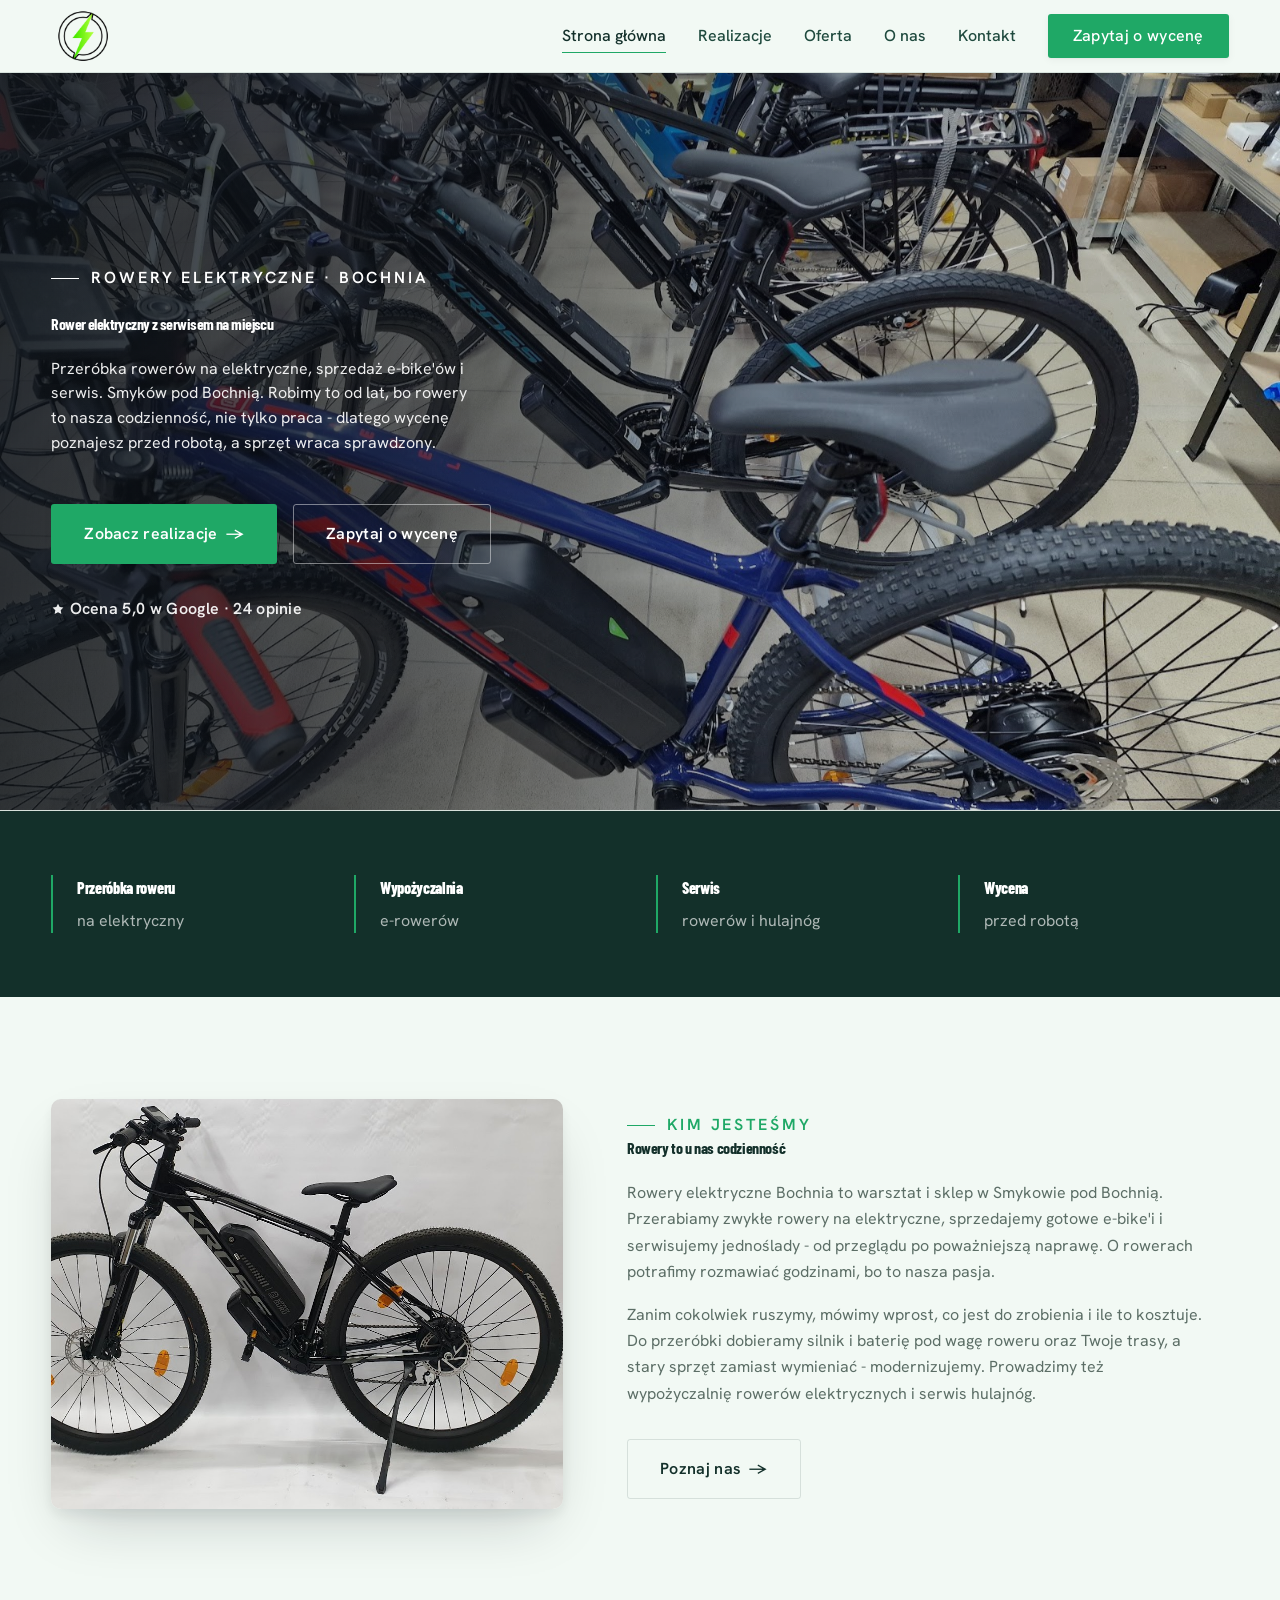
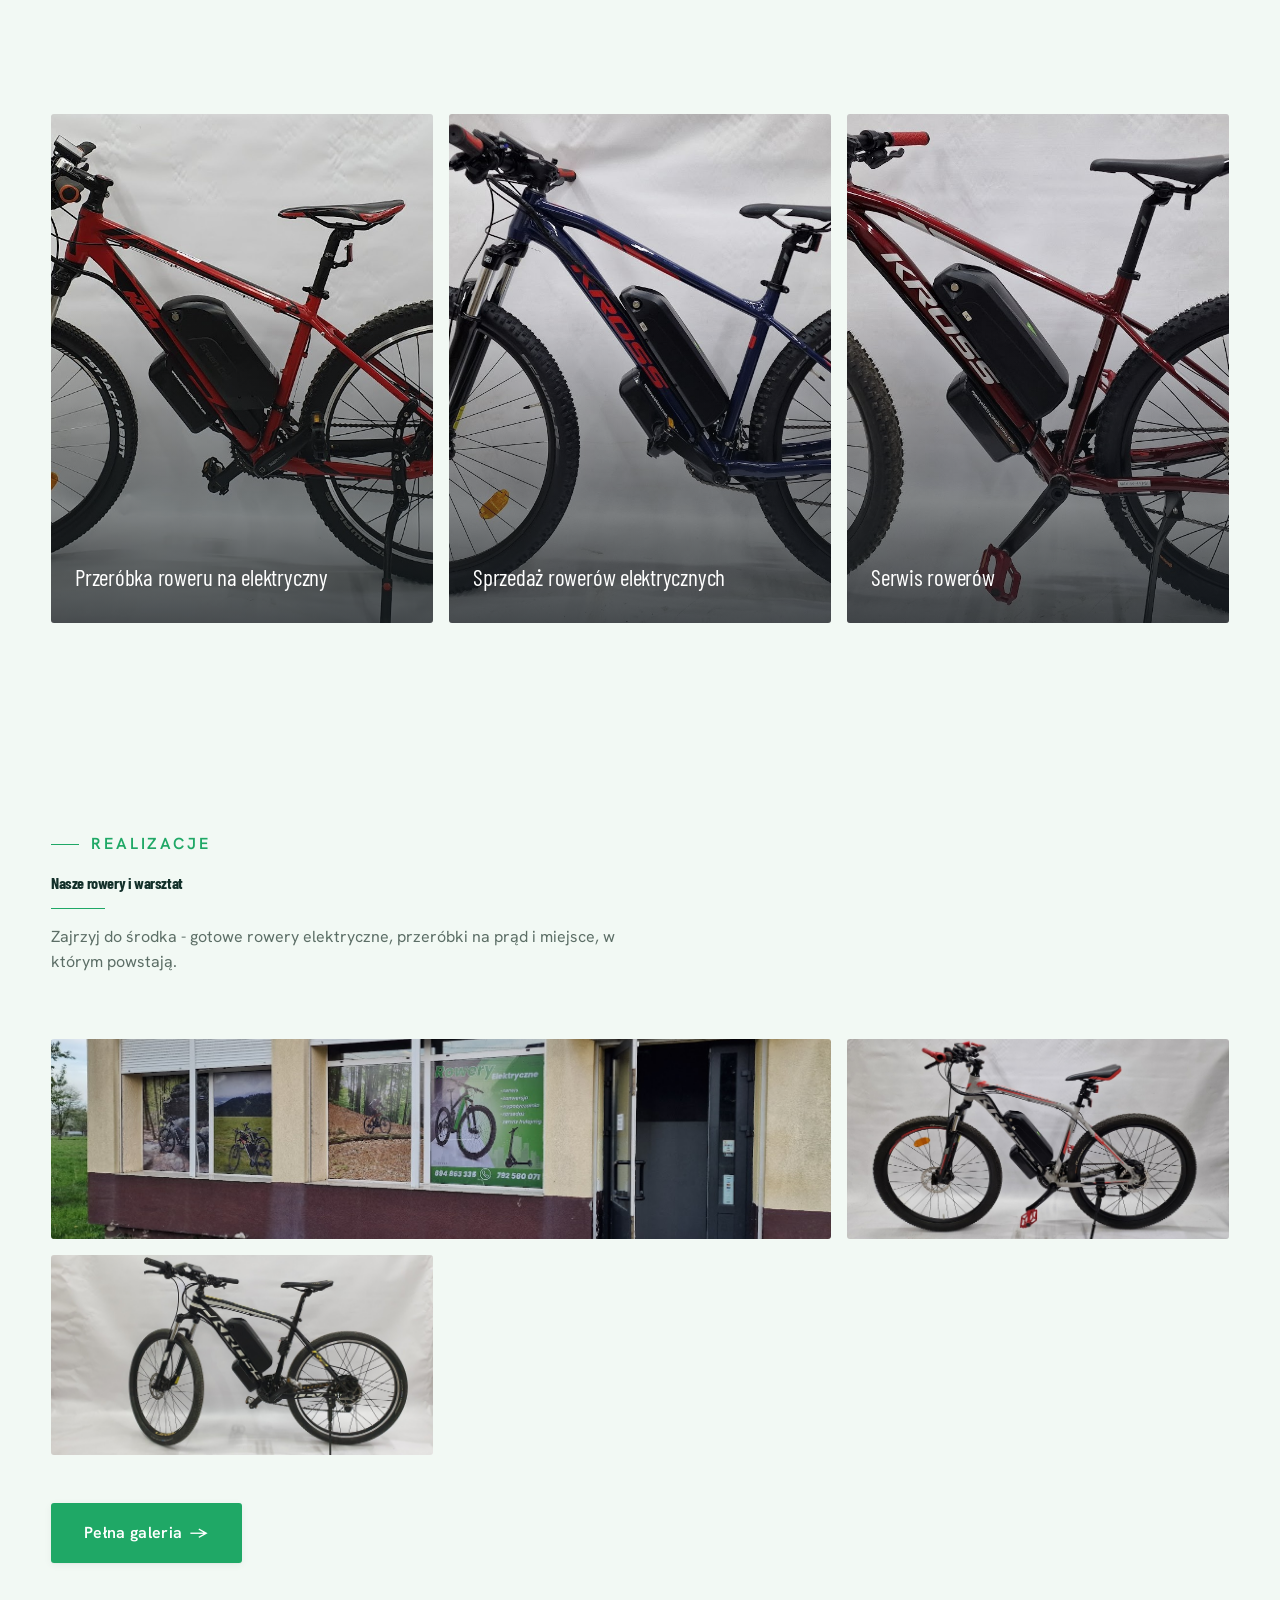
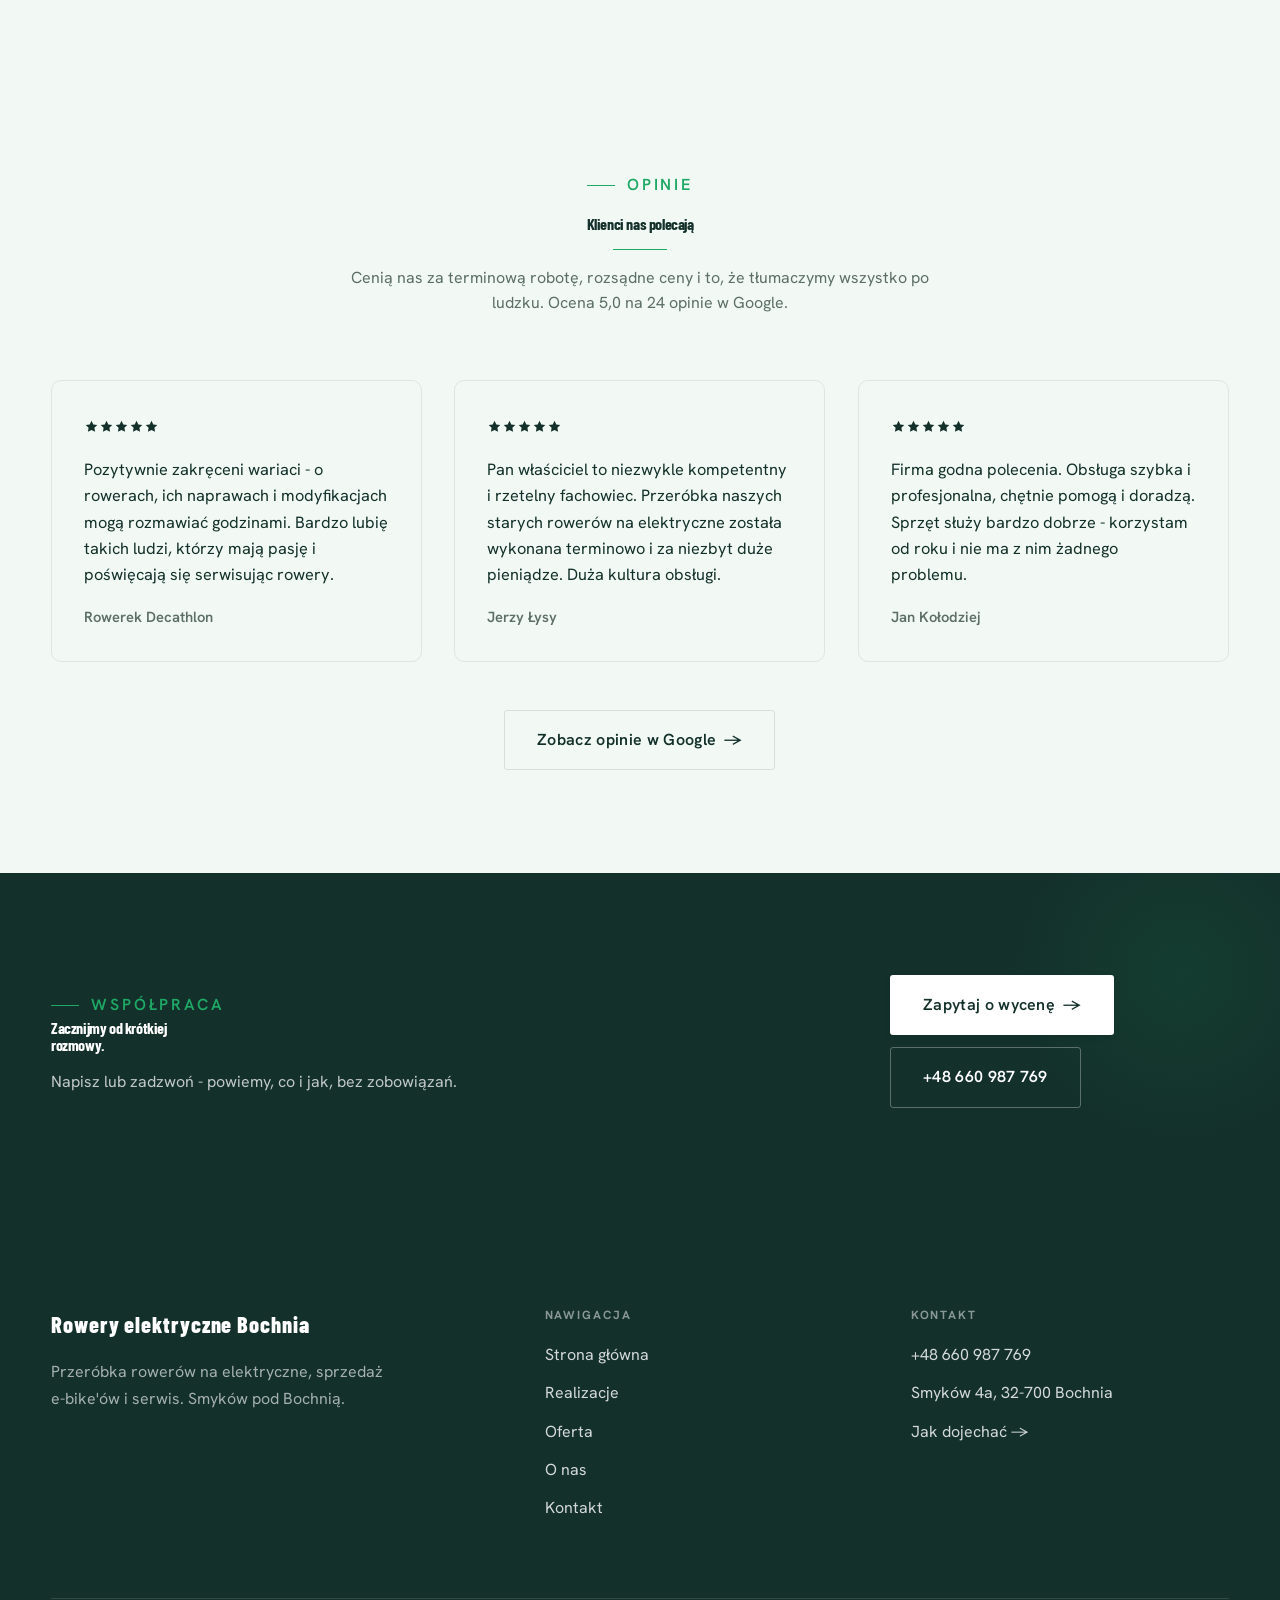
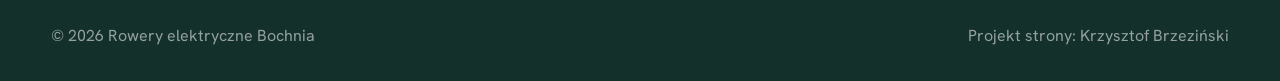
==== index.html @ 6c6ae203 "Demo: Rowery elektryczne Bochnia - strona (rowery elektryczne, serwis, konwersja)" ====
<!DOCTYPE html>
<html lang="pl">
<head>
<meta charset="UTF-8">
<meta name="viewport" content="width=device-width, initial-scale=1.0">
<title>Rowery elektryczne Bochnia - Rowery elektryczne · Bochnia</title>
<meta name="description" content="Rowery elektryczne Bochnia (Smyków pod Bochnią) - przeróbka roweru na elektryczny, sprzedaż e-bike'ów, serwis rowerów i hulajnóg oraz wypożyczalnia. Ocena 5,0 w Google. Zadzwoń: +48 660 987 769.">
<link rel="preconnect" href="https://fonts.googleapis.com">
<link rel="preconnect" href="https://fonts.gstatic.com" crossorigin>
<link href="https://fonts.googleapis.com/css2?family=Barlow+Condensed:wght@500;600;700&family=Hanken+Grotesk:wght@400;500;600&display=swap" rel="stylesheet">
<link rel="stylesheet" href="assets/styles.css">
</head>
<body>

<header class="nav">
  <div class="wrap nav-inner">
    <a class="brand brand-has-logo" href="index.html"><img class="brand-logo" src="img/logo.png" alt="Rowery elektryczne Bochnia"></a>
    <nav class="nav-links">
      <a href="index.html" class="active">Strona główna</a>
      <a href="realizacje.html">Realizacje</a>
      <a href="oferta.html">Oferta</a>
      <a href="o-nas.html">O nas</a>
      <a href="kontakt.html">Kontakt</a>
      <a href="kontakt.html" class="btn btn-accent">Zapytaj o wycenę</a>
    </nav>
    <button class="nav-toggle" aria-label="Menu"><span></span><span></span><span></span></button>
  </div>
</header>

<section class="hero-cine">
  <img src="img/hero.jpg" alt="Rowery elektryczne Bochnia - Rower elektryczny z serwisem na miejscu">
  <div class="wrap">
    <div class="hero-copy">
      <span class="eyebrow">Rowery elektryczne · Bochnia</span>
      <h1>Rower elektryczny z serwisem na miejscu</h1>
      <p class="lead">Przeróbka rowerów na elektryczne, sprzedaż e-bike'ów i serwis. Smyków pod Bochnią. Robimy to od lat, bo rowery to nasza codzienność, nie tylko praca - dlatego wycenę poznajesz przed robotą, a sprzęt wraca sprawdzony.</p>
      <div class="hero-actions">
        <a href="realizacje.html" class="btn btn-accent">Zobacz realizacje <span class="arr">→</span></a>
        <a href="kontakt.html" class="btn btn-ghost" style="color:#fff;border-color:rgba(255,255,255,.45)">Zapytaj o wycenę</a>
      </div>
      <div style="margin-top:var(--space-6);color:#fff;font-weight:600;letter-spacing:.02em;opacity:.92"><svg class="ico-star" width="14" height="14" viewBox="0 0 24 24" style="vertical-align:-2px" aria-hidden="true"><path d="M12 2.8l2.85 5.8 6.4.93-4.63 4.5 1.1 6.37L12 17.4l-5.72 3 1.1-6.37-4.63-4.5 6.4-.93L12 2.8Z" fill="currentColor"/></svg> Ocena 5,0 w Google · 24 opinie</div>
    </div>
  </div>
</section>
<section class="strip" style="padding-block:0">
  <div class="wrap">
    <div class="item reveal"><div class="k">Przeróbka roweru</div><div class="v">na elektryczny</div></div>
    <div class="item reveal"><div class="k">Wypożyczalnia</div><div class="v">e-rowerów</div></div>
    <div class="item reveal"><div class="k">Serwis</div><div class="v">rowerów i hulajnóg</div></div>
    <div class="item reveal"><div class="k">Wycena</div><div class="v">przed robotą</div></div>
  </div>
</section>
<section>
  <div class="wrap split">
    <div class="split-art reveal"><img src="img/g1.jpg" alt="Rowery elektryczne Bochnia - realizacja" loading="lazy"></div>
    <div class="split-copy reveal">
      <span class="eyebrow">Kim jesteśmy</span>
      <h2>Rowery to u nas codzienność</h2>
      <p class="muted">Rowery elektryczne Bochnia to warsztat i sklep w Smykowie pod Bochnią. Przerabiamy zwykłe rowery na elektryczne, sprzedajemy gotowe e-bike'i i serwisujemy jednoślady - od przeglądu po poważniejszą naprawę. O rowerach potrafimy rozmawiać godzinami, bo to nasza pasja.</p>
      <p class="muted">Zanim cokolwiek ruszymy, mówimy wprost, co jest do zrobienia i ile to kosztuje. Do przeróbki dobieramy silnik i baterię pod wagę roweru oraz Twoje trasy, a stary sprzęt zamiast wymieniać - modernizujemy. Prowadzimy też wypożyczalnię rowerów elektrycznych i serwis hulajnóg.</p>
      <a href="o-nas.html" class="btn btn-ghost">Poznaj nas <span class="arr">→</span></a>
    </div>
  </div>
</section>
<section class="gateways-band">
  <div class="wrap">
    <div class="gateways">
      <a href="oferta.html" class="gateway reveal"><img src="img/g2.jpg" alt="Przeróbka roweru na elektryczny" loading="lazy"><span class="g-ttl">Przeróbka roweru na elektryczny</span></a>
      <a href="oferta.html" class="gateway reveal"><img src="img/g3.jpg" alt="Sprzedaż rowerów elektrycznych" loading="lazy"><span class="g-ttl">Sprzedaż rowerów elektrycznych</span></a>
      <a href="oferta.html" class="gateway reveal"><img src="img/g4.jpg" alt="Serwis rowerów" loading="lazy"><span class="g-ttl">Serwis rowerów</span></a>
    </div>
  </div>
</section>
<section>
  <div class="wrap">
    <div class="head reveal">
      <span class="eyebrow">Realizacje</span>
      <h2>Nasze rowery i warsztat</h2>
      <p>Zajrzyj do środka - gotowe rowery elektryczne, przeróbki na prąd i miejsce, w którym powstają.</p>
    </div>
    <div class="gallery">
      <div class="tile t-two3 reveal"><img src="img/g5.jpg" alt="Nasz sklep w Smykowie" loading="lazy"><div class="cap">Nasz sklep w Smykowie</div></div>
      <div class="tile t-third reveal"><img src="img/g6.jpg" alt="Rower przerobiony na prąd" loading="lazy"><div class="cap">Rower przerobiony na prąd</div></div>
      <div class="tile t-third reveal"><img src="img/about.jpg" alt="Rowery elektryczne Bochnia" loading="lazy"></div>
    </div>
    <div style="margin-top:var(--space-7)" class="reveal"><a href="realizacje.html" class="btn btn-accent">Pełna galeria <span class="arr">→</span></a></div>
  </div>
</section>
<section class="reviews-nb">
  <div class="wrap">
    <div class="head center reveal">
      <span class="eyebrow">Opinie</span>
      <h2>Klienci nas polecają</h2>
      <p>Cenią nas za terminową robotę, rozsądne ceny i to, że tłumaczymy wszystko po ludzku. Ocena 5,0 na 24 opinie w Google.</p>
    </div>
    <div class="rv-grid">
      <figure class="rv-card reveal">
        <span class="rv-stars" aria-label="5 na 5"><svg class="ico-star" width="15" height="15" viewBox="0 0 24 24" style="vertical-align:-2px" aria-hidden="true"><path d="M12 2.8l2.85 5.8 6.4.93-4.63 4.5 1.1 6.37L12 17.4l-5.72 3 1.1-6.37-4.63-4.5 6.4-.93L12 2.8Z" fill="currentColor"/></svg><svg class="ico-star" width="15" height="15" viewBox="0 0 24 24" style="vertical-align:-2px" aria-hidden="true"><path d="M12 2.8l2.85 5.8 6.4.93-4.63 4.5 1.1 6.37L12 17.4l-5.72 3 1.1-6.37-4.63-4.5 6.4-.93L12 2.8Z" fill="currentColor"/></svg><svg class="ico-star" width="15" height="15" viewBox="0 0 24 24" style="vertical-align:-2px" aria-hidden="true"><path d="M12 2.8l2.85 5.8 6.4.93-4.63 4.5 1.1 6.37L12 17.4l-5.72 3 1.1-6.37-4.63-4.5 6.4-.93L12 2.8Z" fill="currentColor"/></svg><svg class="ico-star" width="15" height="15" viewBox="0 0 24 24" style="vertical-align:-2px" aria-hidden="true"><path d="M12 2.8l2.85 5.8 6.4.93-4.63 4.5 1.1 6.37L12 17.4l-5.72 3 1.1-6.37-4.63-4.5 6.4-.93L12 2.8Z" fill="currentColor"/></svg><svg class="ico-star" width="15" height="15" viewBox="0 0 24 24" style="vertical-align:-2px" aria-hidden="true"><path d="M12 2.8l2.85 5.8 6.4.93-4.63 4.5 1.1 6.37L12 17.4l-5.72 3 1.1-6.37-4.63-4.5 6.4-.93L12 2.8Z" fill="currentColor"/></svg></span>
        <blockquote>Pozytywnie zakręceni wariaci - o rowerach, ich naprawach i modyfikacjach mogą rozmawiać godzinami. Bardzo lubię takich ludzi, którzy mają pasję i poświęcają się serwisując rowery.</blockquote>
        <figcaption class="rv-author">Rowerek Decathlon</figcaption>
      </figure>
      <figure class="rv-card reveal">
        <span class="rv-stars" aria-label="5 na 5"><svg class="ico-star" width="15" height="15" viewBox="0 0 24 24" style="vertical-align:-2px" aria-hidden="true"><path d="M12 2.8l2.85 5.8 6.4.93-4.63 4.5 1.1 6.37L12 17.4l-5.72 3 1.1-6.37-4.63-4.5 6.4-.93L12 2.8Z" fill="currentColor"/></svg><svg class="ico-star" width="15" height="15" viewBox="0 0 24 24" style="vertical-align:-2px" aria-hidden="true"><path d="M12 2.8l2.85 5.8 6.4.93-4.63 4.5 1.1 6.37L12 17.4l-5.72 3 1.1-6.37-4.63-4.5 6.4-.93L12 2.8Z" fill="currentColor"/></svg><svg class="ico-star" width="15" height="15" viewBox="0 0 24 24" style="vertical-align:-2px" aria-hidden="true"><path d="M12 2.8l2.85 5.8 6.4.93-4.63 4.5 1.1 6.37L12 17.4l-5.72 3 1.1-6.37-4.63-4.5 6.4-.93L12 2.8Z" fill="currentColor"/></svg><svg class="ico-star" width="15" height="15" viewBox="0 0 24 24" style="vertical-align:-2px" aria-hidden="true"><path d="M12 2.8l2.85 5.8 6.4.93-4.63 4.5 1.1 6.37L12 17.4l-5.72 3 1.1-6.37-4.63-4.5 6.4-.93L12 2.8Z" fill="currentColor"/></svg><svg class="ico-star" width="15" height="15" viewBox="0 0 24 24" style="vertical-align:-2px" aria-hidden="true"><path d="M12 2.8l2.85 5.8 6.4.93-4.63 4.5 1.1 6.37L12 17.4l-5.72 3 1.1-6.37-4.63-4.5 6.4-.93L12 2.8Z" fill="currentColor"/></svg></span>
        <blockquote>Pan właściciel to niezwykle kompetentny i rzetelny fachowiec. Przeróbka naszych starych rowerów na elektryczne została wykonana terminowo i za niezbyt duże pieniądze. Duża kultura obsługi.</blockquote>
        <figcaption class="rv-author">Jerzy Łysy</figcaption>
      </figure>
      <figure class="rv-card reveal">
        <span class="rv-stars" aria-label="5 na 5"><svg class="ico-star" width="15" height="15" viewBox="0 0 24 24" style="vertical-align:-2px" aria-hidden="true"><path d="M12 2.8l2.85 5.8 6.4.93-4.63 4.5 1.1 6.37L12 17.4l-5.72 3 1.1-6.37-4.63-4.5 6.4-.93L12 2.8Z" fill="currentColor"/></svg><svg class="ico-star" width="15" height="15" viewBox="0 0 24 24" style="vertical-align:-2px" aria-hidden="true"><path d="M12 2.8l2.85 5.8 6.4.93-4.63 4.5 1.1 6.37L12 17.4l-5.72 3 1.1-6.37-4.63-4.5 6.4-.93L12 2.8Z" fill="currentColor"/></svg><svg class="ico-star" width="15" height="15" viewBox="0 0 24 24" style="vertical-align:-2px" aria-hidden="true"><path d="M12 2.8l2.85 5.8 6.4.93-4.63 4.5 1.1 6.37L12 17.4l-5.72 3 1.1-6.37-4.63-4.5 6.4-.93L12 2.8Z" fill="currentColor"/></svg><svg class="ico-star" width="15" height="15" viewBox="0 0 24 24" style="vertical-align:-2px" aria-hidden="true"><path d="M12 2.8l2.85 5.8 6.4.93-4.63 4.5 1.1 6.37L12 17.4l-5.72 3 1.1-6.37-4.63-4.5 6.4-.93L12 2.8Z" fill="currentColor"/></svg><svg class="ico-star" width="15" height="15" viewBox="0 0 24 24" style="vertical-align:-2px" aria-hidden="true"><path d="M12 2.8l2.85 5.8 6.4.93-4.63 4.5 1.1 6.37L12 17.4l-5.72 3 1.1-6.37-4.63-4.5 6.4-.93L12 2.8Z" fill="currentColor"/></svg></span>
        <blockquote>Firma godna polecenia. Obsługa szybka i profesjonalna, chętnie pomogą i doradzą. Sprzęt służy bardzo dobrze - korzystam od roku i nie ma z nim żadnego problemu.</blockquote>
        <figcaption class="rv-author">Jan Kołodziej</figcaption>
      </figure>
    </div>
    <div class="rv-more center reveal"><a class="btn btn-ghost" href="https://maps.google.com/?cid=2003970078429847305" target="_blank" rel="noopener">Zobacz opinie w Google <span class="arr">→</span></a></div>
  </div>
</section>
<section class="cta">
  <div class="wrap">
    <div class="reveal">
      <span class="eyebrow">Współpraca</span>
      <h2>Zacznijmy od krótkiej rozmowy.</h2>
      <p>Napisz lub zadzwoń - powiemy, co i jak, bez zobowiązań.</p>
    </div>
    <div class="cta-actions reveal">
      <a href="kontakt.html" class="btn btn-light">Zapytaj o wycenę <span class="arr">→</span></a>
      <a href="tel:+48660987769" class="btn btn-ghost" style="color:#fff;border-color:rgba(255,255,255,.3)">+48 660 987 769</a>
    </div>
  </div>
</section>

<footer>
  <div class="wrap">
    <div class="foot-grid">
      <div class="foot-brand">
        <div class="name">Rowery elektryczne Bochnia</div>
        <p>Przeróbka rowerów na elektryczne, sprzedaż e-bike'ów i serwis. Smyków pod Bochnią.</p>
      </div>
      <div class="foot-col">
        <h4>Nawigacja</h4>
        <a href="index.html">Strona główna</a>
        <a href="realizacje.html">Realizacje</a>
        <a href="oferta.html">Oferta</a>
        <a href="o-nas.html">O nas</a>
        <a href="kontakt.html">Kontakt</a>
      </div>
      <div class="foot-col">
        <h4>Kontakt</h4>
        <a href="tel:+48660987769">+48 660 987 769</a>
        <p>Smyków 4a, 32-700 Bochnia</p>
        <a href="https://maps.google.com/?cid=2003970078429847305&g_mp=CiVnb29nbGUubWFwcy5wbGFjZXMudjEuUGxhY2VzLkdldFBsYWNlEAIYBCAA" target="_blank" rel="noopener">Jak dojechać →</a>
      </div>
    </div>
    <div class="foot-bot">
      <span>© 2026 Rowery elektryczne Bochnia</span>
      <span>Projekt strony: Krzysztof Brzeziński</span>
    </div>
  </div>
</footer>


<script src="assets/main.js"></script>
</body>
</html>
---- assets/styles.css ----
/* ============================================================
   STOLBASZ — premium, architektoniczny B2B fit-out
   Jasna paleta, zero brązu. System wg premium-web-craft.
   Projekt strony: Krzysztof Brzeziński
   ============================================================ */

:root{
  /* PALETA — jasna, architektoniczna, chłodna */
  --paper:#F2F9F4;          /* główne tło */
  --paper-2:#E0EFE6;        /* sekcje alternatywne (chłodny jasny szary) */
  --paper-3:#E0EFE6;        /* delikatne wypełnienia */
  --ink:#13302A;            /* tekst główny — chłodny grafit */
  --ink-soft:#1F4A3E;       /* nagłówki drugorzędne */
  --muted:#5C6E66;          /* tekst poboczny */
  --line:rgba(19,48,42,.12);/* hairline */
  --accent:#1FA866;         /* stonowany petrol-slate — jedyny akcent */
  --accent-d:#168A52;
  --accent-soft:rgba(31,168,102,.10);
  --dark:#13302A;           /* sekcje ciemne (stopka/CTA) */

  /* ODSTĘPY — skala 4/8 */
  --space-1:4px; --space-2:8px; --space-3:12px; --space-4:16px; --space-5:24px;
  --space-6:32px; --space-7:48px; --space-8:64px; --space-9:96px; --space-10:128px;

  /* TYPOGRAFIA — fluid clamp() */
  --text-sm:clamp(.82rem,.8rem+.1vw,.9rem);
  --text-base:clamp(1rem,.97rem+.15vw,1.1rem);
  --text-lg:clamp(1.12rem,1.05rem+.3vw,1.3rem);
  --text-h3:clamp(1.2rem,1.1rem+.5vw,1.5rem);
  --text-h2:clamp(1.9rem,1.5rem+1.9vw,2.8rem);
  --text-h1:clamp(2.6rem,1.9rem+3.6vw,4.6rem);

  /* PROMIENIE — architektoniczne, raczej ostre */
  --r-sm:3px; --r-md:6px; --r-lg:10px;

  /* RUCH */
  --ease:cubic-bezier(.25,.46,.45,.94); --dur:.24s;

  /* CIENIE — miękkie, warstwowe */
  --sh-sm:0 1px 2px rgba(16,24,32,.04), 0 2px 8px rgba(16,24,32,.05);
  --sh-md:0 2px 6px rgba(16,24,32,.05), 0 12px 28px -8px rgba(16,24,32,.12);
  --sh-lg:0 6px 14px rgba(16,24,32,.07), 0 26px 56px -18px rgba(16,24,32,.22);

  --hairline:1px solid var(--line);

  --font-display:'Barlow Condensed','Hanken Grotesk',sans-serif;
  --font-body:'Hanken Grotesk',sans-serif;
}

*{box-sizing:border-box;margin:0;padding:0}
html{scroll-behavior:smooth}
body{
  font-family:var(--font-body);
  font-size:var(--text-base);
  line-height:1.65;
  color:var(--ink);
  background:var(--paper);
  -webkit-font-smoothing:antialiased;
  text-rendering:optimizeLegibility;
}
img{max-width:100%;display:block}
a{color:inherit;text-decoration:none}

.wrap{width:min(92%,1180px);margin-inline:auto}
section{padding-block:clamp(52px,6.5vw,96px)}

h1,h2,h3{font-family:var(--font-display);font-weight:700;line-height:1.08;letter-spacing:-.02em;color:var(--ink)}
h1{font-size:var(--text-h1);letter-spacing:-.035em}
h2{font-size:var(--text-h2);letter-spacing:-.025em}
h3{font-size:var(--text-h3)}
p{max-width:65ch}

.eyebrow{
  font-family:var(--font-body);
  font-size:var(--text-sm);
  font-weight:600;
  letter-spacing:.18em;
  text-transform:uppercase;
  color:var(--accent);
  display:inline-flex;align-items:center;gap:var(--space-3);
}
.eyebrow::before{content:"";width:28px;height:1px;background:var(--accent);display:inline-block}

.muted{color:var(--muted)}
.lead{font-size:var(--text-lg);line-height:1.55;color:var(--ink-soft);max-width:50ch}

/* ---------- BUTTONS ---------- */
.btn{
  display:inline-flex;align-items:center;gap:var(--space-2);
  font-weight:600;font-size:var(--text-sm);letter-spacing:.02em;
  padding:var(--space-4) var(--space-6);
  border-radius:var(--r-sm);
  transition:transform var(--dur) var(--ease),box-shadow var(--dur) var(--ease),background var(--dur) var(--ease);
  cursor:pointer;border:1px solid transparent;
}
.btn-accent{background:var(--accent);color:#fff;box-shadow:var(--sh-sm)}
.btn-accent:hover{background:var(--accent-d);transform:translateY(-2px);box-shadow:var(--sh-md)}
.btn-accent:active{transform:translateY(0);box-shadow:var(--sh-sm)}
.btn-ghost{background:transparent;color:var(--ink);border-color:var(--line)}
.btn-ghost:hover{border-color:var(--accent);color:var(--accent);transform:translateY(-2px)}
.btn-light{background:#fff;color:var(--ink);box-shadow:var(--sh-sm)}
.btn-light:hover{transform:translateY(-2px);box-shadow:var(--sh-md)}
.btn .arr{transition:transform var(--dur) var(--ease)}
.btn:hover .arr{transform:translateX(4px)}

/* ---------- NAV ---------- */
.nav{
  position:sticky;top:0;z-index:50;
  background:color-mix(in srgb,var(--paper) 88%,transparent);
  backdrop-filter:saturate(140%) blur(10px);
  border-bottom:var(--hairline);
}
.nav-inner{display:flex;align-items:center;justify-content:space-between;height:72px}
.brand{display:flex;flex-direction:column;line-height:1}
.brand .name{font-family:var(--font-display);font-weight:800;font-size:1.35rem;letter-spacing:.04em}
.brand .sub{font-size:.62rem;letter-spacing:.34em;text-transform:uppercase;color:var(--muted);margin-top:5px}
.nav-links{display:flex;align-items:center;gap:var(--space-6)}
.nav-links a{font-size:var(--text-sm);font-weight:500;color:var(--ink-soft);position:relative;padding-block:4px;transition:color var(--dur) var(--ease)}
.nav-links a::after{content:"";position:absolute;left:0;bottom:0;width:0;height:1.5px;background:var(--accent);transition:width var(--dur) var(--ease)}
.nav-links a:hover,.nav-links a.active{color:var(--ink)}
.nav-links a:hover::after,.nav-links a.active::after{width:100%}
.nav-links .btn{padding:var(--space-2) var(--space-5)}
/* przyciski w nav: właściwy kolor (przebij .nav-links a) + bez podkreślenia */
.nav-links a.btn-accent{color:#fff}
.nav-links a.btn-ghost,.nav-links a.btn-light{color:var(--ink)}
.nav-links a.btn::after{display:none}
.nav-toggle{display:none;background:none;border:none;cursor:pointer;flex-direction:column;gap:5px;padding:8px}
.nav-toggle span{width:24px;height:2px;background:var(--ink);transition:var(--dur)}

/* ---------- HERO (split) ---------- */
.hero{position:relative;overflow:hidden;border-bottom:var(--hairline)}
.hero-grid{display:grid;grid-template-columns:1.05fr .95fr;gap:clamp(24px,4vw,60px);align-items:center;
  padding-block:clamp(36px,4.5vw,64px)}
.hero-copy .eyebrow{margin-bottom:var(--space-5)}
.hero-copy h1{margin-bottom:var(--space-5)}
.hero-copy .lead{margin-bottom:var(--space-7)}
.hero-actions{display:flex;flex-wrap:wrap;gap:var(--space-4)}
.hero-art{position:relative;aspect-ratio:4/3;border-radius:var(--r-lg);overflow:hidden;box-shadow:var(--sh-lg)}
.hero-art img{width:100%;height:100%;object-fit:cover}
.hero-art::after{content:"";position:absolute;inset:0;background:linear-gradient(180deg,transparent 55%,rgba(18,24,28,.28))}
.hero-badge{position:absolute;left:var(--space-5);bottom:var(--space-5);z-index:2;
  background:rgba(252,252,251,.94);backdrop-filter:blur(4px);
  border-radius:var(--r-md);padding:var(--space-4) var(--space-5);box-shadow:var(--sh-md);max-width:78%}
.hero-badge strong{display:block;font-family:var(--font-display);font-size:1rem;letter-spacing:-.01em}
.hero-badge span{font-size:var(--text-sm);color:var(--muted)}

/* ---------- HERO duży / kinowy (strona główna) ---------- */
.hero-cine{position:relative;min-height:clamp(560px,82vh,840px);min-height:clamp(560px,82svh,840px);display:flex;align-items:center;overflow:hidden;border-bottom:var(--hairline)}
.hero-cine>img{position:absolute;inset:0;width:100%;height:100%;object-fit:cover;z-index:0}
.hero-cine::after{content:"";position:absolute;inset:0;z-index:1;
  background:linear-gradient(95deg,rgba(13,18,23,.86) 0%,rgba(13,18,23,.64) 32%,rgba(13,18,23,.24) 62%,rgba(13,18,23,.04) 100%)}
.hero-cine .wrap{position:relative;z-index:2;padding-block:var(--space-8)}
.hero-cine .hero-copy{max-width:660px}
.hero-cine .eyebrow{color:#fff;margin-bottom:var(--space-5)}
.hero-cine .eyebrow::before{background:#fff}
.hero-cine h1{color:#fff;margin-bottom:var(--space-5);font-size:clamp(2.9rem,2rem+4.4vw,5.2rem)}
.hero-cine .lead{color:rgba(255,255,255,.92);max-width:48ch;margin-bottom:var(--space-7)}
.hero-cine .hero-actions{display:flex;flex-wrap:wrap;gap:var(--space-4)}
@media(max-width:680px){
  .hero-cine{min-height:clamp(520px,76vh,640px);min-height:clamp(520px,76svh,640px);align-items:flex-end}
  .hero-cine::after{background:linear-gradient(0deg,rgba(13,18,23,.9) 6%,rgba(13,18,23,.45) 55%,rgba(13,18,23,.25) 100%)}
  .hero-cine .wrap{padding-bottom:var(--space-9)}
}

/* full-bleed hero variant (podstrony) */
.pagehead{position:relative;min-height:46vh;min-height:46svh;display:flex;align-items:flex-end;overflow:hidden;border-bottom:var(--hairline)}
.pagehead img{position:absolute;inset:0;width:100%;height:100%;object-fit:cover}
.pagehead::after{content:"";position:absolute;inset:0;background:linear-gradient(180deg,rgba(18,24,28,.25),rgba(18,24,28,.62))}
.pagehead .wrap{position:relative;z-index:2;padding-block:var(--space-9);color:#fff}
.pagehead h1{color:#fff;max-width:18ch}
.pagehead .eyebrow{color:#fff}
.pagehead .eyebrow::before{background:#fff}
.pagehead p{color:rgba(255,255,255,.86);margin-top:var(--space-4);max-width:54ch}

/* ---------- STRIP (pasek skrótów / liczby) ---------- */
.strip{background:var(--dark);color:#fff}
.strip .wrap{display:grid;grid-template-columns:repeat(4,1fr);gap:var(--space-6);padding-block:var(--space-8)}
.strip .item .k{font-family:var(--font-display);font-size:clamp(1.6rem,1.2rem+1.4vw,2.4rem);font-weight:800;letter-spacing:-.02em;color:#fff}
.strip .item .v{font-size:var(--text-sm);color:rgba(255,255,255,.66);margin-top:var(--space-2);line-height:1.45}
.strip .item{border-left:2px solid var(--accent);padding-left:var(--space-5)}

/* ---------- SECTION HEAD ---------- */
.head{max-width:48rem;margin-bottom:var(--space-8)}
.head.center{margin-inline:auto;text-align:center}
.head .eyebrow{margin-bottom:var(--space-4)}
.head h2{margin-bottom:var(--space-4)}
.head p{color:var(--muted);font-size:var(--text-lg);line-height:1.55}
.head.center p{margin-inline:auto}

/* ---------- INTRO SPLIT ---------- */
.split{display:grid;grid-template-columns:.92fr 1.08fr;gap:clamp(28px,5vw,80px);align-items:center}
.split.rev{grid-template-columns:1.08fr .92fr}
.split.rev .split-art{order:-1}
.split-art{position:relative;aspect-ratio:5/4;border-radius:var(--r-lg);overflow:hidden;box-shadow:var(--sh-lg)}
.split-art img{width:100%;height:100%;object-fit:cover}
.split-copy h2{margin-bottom:var(--space-5)}
.split-copy p+p{margin-top:var(--space-4)}
.split-copy .btn{margin-top:var(--space-6)}

/* ---------- SERVICES (zakres) ---------- */
.svc-grid{display:grid;grid-template-columns:repeat(auto-fit,minmax(280px,1fr));gap:var(--space-5)}
.svc{background:#fff;border:var(--hairline);border-radius:var(--r-md);padding:var(--space-7) var(--space-6);
  transition:transform var(--dur) var(--ease),box-shadow var(--dur) var(--ease),border-color var(--dur) var(--ease);
  position:relative;overflow:hidden}
.svc::before{content:"";position:absolute;left:0;top:0;width:3px;height:0;background:var(--accent);transition:height var(--dur) var(--ease)}
.svc:hover{transform:translateY(-4px);box-shadow:var(--sh-md);border-color:transparent}
.svc:hover::before{height:100%}
.svc .ic{font-family:var(--font-display);font-size:.8rem;font-weight:700;letter-spacing:.12em;color:var(--accent);margin-bottom:var(--space-4)}
.svc h3{margin-bottom:var(--space-3);font-size:1.22rem}
.svc p{color:var(--muted);font-size:var(--text-base);line-height:1.6}

/* big detailed service rows */
.svc-row{display:grid;grid-template-columns:.8fr 1.2fr;gap:clamp(20px,4vw,60px);align-items:center;padding-block:var(--space-8)}
.svc-row+.svc-row{border-top:var(--hairline)}
.svc-row.rev{grid-template-columns:1.2fr .8fr}
.svc-row.rev .svc-row-art{order:-1}
.svc-row-art{aspect-ratio:4/3;border-radius:var(--r-md);overflow:hidden;box-shadow:var(--sh-md)}
.svc-row-art img{width:100%;height:100%;object-fit:cover}
.svc-row h3{font-size:1.5rem;margin-bottom:var(--space-4)}
.svc-row .num{font-family:var(--font-display);font-size:.85rem;font-weight:700;letter-spacing:.14em;color:var(--accent);display:block;margin-bottom:var(--space-3)}
.svc-row ul{list-style:none;margin-top:var(--space-4);display:flex;flex-direction:column;gap:var(--space-2)}
.svc-row li{position:relative;padding-left:var(--space-5);color:var(--muted);font-size:var(--text-base)}
.svc-row li::before{content:"";position:absolute;left:0;top:.62em;width:8px;height:1px;background:var(--accent)}

/* ---------- GALLERY (realizacje) ---------- */
.gallery{display:grid;grid-template-columns:repeat(12,1fr);gap:var(--space-4);grid-auto-rows:200px}
/* GALERIA MASONRY — pionowe zdjęcia (portrety beauty/wellness) bez przycinania: kolumny, height auto */
.gallery-masonry{column-count:3;column-gap:var(--space-4)}
@media(max-width:900px){.gallery-masonry{column-count:2}}
@media(max-width:560px){.gallery-masonry{column-count:1}}
.gallery-masonry .m-tile{break-inside:avoid;margin:0 0 var(--space-4);padding:0;position:relative;overflow:hidden;border-radius:var(--r-md);border:1px solid var(--line)}
.gallery-masonry .m-tile img{width:100%;height:auto;display:block}
.gallery-masonry .m-tile .cap{position:absolute;left:0;right:0;bottom:0;padding:var(--space-4);color:#fff;background:linear-gradient(0deg,rgba(0,0,0,.55),transparent);font-size:var(--text-sm)}
.gallery-masonry .m-tile .cap small{display:block;font-weight:400;opacity:.78;letter-spacing:.04em;text-transform:uppercase;font-size:.66rem;margin-top:3px}
.tile{position:relative;overflow:hidden;border-radius:var(--r-md);box-shadow:var(--sh-sm);
  transition:transform var(--dur) var(--ease),box-shadow var(--dur) var(--ease)}
.tile img{width:100%;height:100%;object-fit:cover;transition:transform .6s var(--ease)}
.tile:hover{box-shadow:var(--sh-md)}
.tile:hover img{transform:scale(1.05)}
.tile .cap{position:absolute;left:0;right:0;bottom:0;padding:var(--space-5) var(--space-4) var(--space-4);
  background:linear-gradient(transparent,rgba(18,24,28,.78));color:#fff;
  font-size:var(--text-sm);font-weight:600;letter-spacing:.01em;
  opacity:0;transform:translateY(8px);transition:var(--dur) var(--ease)}
.tile:hover .cap{opacity:1;transform:translateY(0)}
.tile .cap small{display:block;font-weight:400;opacity:.78;letter-spacing:.04em;text-transform:uppercase;font-size:.66rem;margin-top:3px}
/* bento spans */
.t-wide{grid-column:span 6}
.t-tall{grid-column:span 6;grid-row:span 2}
.t-std{grid-column:span 6}
.t-third{grid-column:span 4}
.t-two3{grid-column:span 8}

/* ---------- TRUST / WIARYGODNOŚĆ ---------- */
.trust{background:var(--paper-2)}
.trust-grid{display:grid;grid-template-columns:repeat(auto-fit,minmax(240px,1fr));gap:var(--space-5);margin-top:var(--space-7)}
.trust-card{background:#fff;border-radius:var(--r-md);padding:var(--space-7) var(--space-6);box-shadow:var(--sh-sm);border-top:3px solid var(--accent)}
.trust-card .big{font-family:var(--font-display);font-size:clamp(1.8rem,1.3rem+1.6vw,2.6rem);font-weight:800;letter-spacing:-.02em;color:var(--ink);line-height:1}
.trust-card h3{font-size:1.12rem;margin:var(--space-3) 0 var(--space-2)}
.trust-card p{color:var(--muted);font-size:var(--text-base);line-height:1.55}

/* ---------- CTA band ---------- */
.cta{background:var(--dark);color:#fff;position:relative;overflow:hidden}
.cta .wrap{display:grid;grid-template-columns:1.4fr .6fr;gap:var(--space-7);align-items:center;position:relative;z-index:2}
.cta h2{color:#fff;max-width:20ch}
.cta p{color:rgba(255,255,255,.74);margin-top:var(--space-4)}
.cta-actions{display:flex;flex-direction:column;gap:var(--space-3);align-items:flex-start}
.cta::before{content:"";position:absolute;right:-80px;top:-80px;width:360px;height:360px;border-radius:50%;
  background:radial-gradient(circle,var(--accent-soft),transparent 70%)}

/* ---------- CONTACT ---------- */
.contact-grid{display:grid;grid-template-columns:.85fr 1.15fr;gap:clamp(28px,4vw,56px);align-items:start}
.info-list{display:flex;flex-direction:column;gap:var(--space-2)}
.info-row{display:flex;gap:var(--space-4);align-items:flex-start;padding-block:var(--space-4);border-bottom:var(--hairline)}
.info-row .ic{flex:none;width:42px;height:42px;display:grid;place-items:center;border-radius:50%;
  background:var(--accent-soft);color:var(--accent);font-size:1.05rem}
.info-row .lbl{font-size:.72rem;letter-spacing:.14em;text-transform:uppercase;color:var(--muted)}
.info-row .val{font-weight:600;font-size:var(--text-base);margin-top:2px}
.info-row a.val:hover{color:var(--accent)}
.map{border:none;border-radius:var(--r-lg);box-shadow:var(--sh-md);width:100%;height:100%;min-height:380px;filter:grayscale(.2) contrast(1.02)}
.form{background:#fff;border:var(--hairline);border-radius:var(--r-lg);padding:clamp(24px,3vw,40px);box-shadow:var(--sh-sm)}
.form .fld{margin-bottom:var(--space-5)}
.form label{display:block;font-size:var(--text-sm);font-weight:600;margin-bottom:var(--space-2)}
.form input,.form textarea{width:100%;font-family:inherit;font-size:var(--text-base);color:var(--ink);
  padding:var(--space-4);border:var(--hairline);border-radius:var(--r-sm);background:var(--paper);transition:border-color var(--dur)}
.form input:focus,.form textarea:focus{outline:none;border-color:var(--accent);background:#fff}
.form textarea{resize:vertical;min-height:120px}
.form .note{font-size:var(--text-sm);color:var(--muted);margin-top:var(--space-3)}

/* ---------- FOOTER ---------- */
footer{background:var(--dark);color:#fff;padding-block:var(--space-9) var(--space-6)}
.foot-grid{display:grid;grid-template-columns:1.4fr 1fr 1fr;gap:var(--space-7);margin-bottom:var(--space-8)}
.foot-brand .name{font-family:var(--font-display);font-weight:800;font-size:1.4rem;letter-spacing:.04em}
.foot-brand p{color:rgba(255,255,255,.62);margin-top:var(--space-4);font-size:var(--text-base);max-width:38ch}
.foot-col h4{font-size:.74rem;letter-spacing:.16em;text-transform:uppercase;color:rgba(255,255,255,.5);margin-bottom:var(--space-4)}
.foot-col a,.foot-col p{display:block;color:rgba(255,255,255,.82);font-size:var(--text-base);margin-bottom:var(--space-3)}
.foot-col a:hover{color:#fff}
.foot-bot{border-top:1px solid rgba(255,255,255,.12);padding-top:var(--space-5);display:flex;justify-content:space-between;flex-wrap:wrap;gap:var(--space-3);
  font-size:var(--text-sm);color:rgba(255,255,255,.55)}
.foot-bot a:hover{color:#fff}

/* ---------- REVEAL ---------- */
.reveal{opacity:0;transform:translateY(22px);transition:opacity .6s var(--ease),transform .6s var(--ease)}
.reveal.in{opacity:1;transform:none}

/* ---------- RESPONSIVE ---------- */
@media(max-width:920px){
  .hero-grid,.split,.split.rev,.svc-row,.svc-row.rev,.cta .wrap,.contact-grid,.foot-grid{grid-template-columns:1fr}
  .split.rev .split-art,.svc-row.rev .svc-row-art{order:0}
  .hero-art{aspect-ratio:16/10;max-height:420px}
  .strip .wrap{grid-template-columns:repeat(2,1fr);gap:var(--space-7)}
  .gallery{grid-auto-rows:180px}
  .t-wide,.t-tall,.t-std,.t-third,.t-two3{grid-column:span 6}
  .t-tall{grid-row:span 1}
  .cta-actions{flex-direction:row;flex-wrap:wrap}
  .foot-grid{gap:var(--space-6)}
}
@media(max-width:680px){
  .nav-links{position:fixed;inset:72px 0 auto 0;background:var(--paper);flex-direction:column;align-items:stretch;
    gap:0;padding:var(--space-4) 6%;border-bottom:var(--hairline);box-shadow:var(--sh-md);
    transform:translateY(-120%);transition:transform var(--dur) var(--ease)}
  .nav-links.open{transform:translateY(0)}
  .nav-links a{padding-block:var(--space-4);border-bottom:var(--hairline)}
  .nav-links .btn{margin-top:var(--space-3);justify-content:center}
  .nav-toggle{display:flex}
  .strip .wrap{grid-template-columns:1fr}
  .gallery{grid-template-columns:repeat(6,1fr)}
  .foot-grid{grid-template-columns:1fr}
}
@media(prefers-reduced-motion:reduce){
  *{animation-duration:.01ms!important;transition:none!important}
  .reveal{opacity:1!important;transform:none!important}
  html{scroll-behavior:auto}
}

/* ============================================================
   PREMIUM LAYER — destylat deep-researchu branż (anty-AI, spokój).
   Zmienne STOLBASZ (--accent/--ink/--paper/--line/--dark). Ruch ledwo
   zauważalny, krzywa cubic-bezier(.16,.84,.44,1); prefers-reduced-motion
   pokryte blanketem wyżej. Karty hairline zamiast cieni = #1 sygnał „nie-AI".
   ============================================================ */

/* więcej oddechu między sekcjami (liderzy: 110-130px) */
section{padding-block:clamp(64px,8vw,128px)}

/* 1) Aksamitny reveal — dłuższa, miękka krzywa zamiast „skoku" */
.reveal{transition:opacity .9s cubic-bezier(.16,.84,.44,1),transform .9s cubic-bezier(.16,.84,.44,1);will-change:opacity,transform}
/* stagger TYLKO w galerii (tam pozycja = porządek dzieci) */
.gallery .reveal:nth-child(2){transition-delay:.07s}
.gallery .reveal:nth-child(3){transition-delay:.14s}
.gallery .reveal:nth-child(4){transition-delay:.21s}
.gallery .reveal:nth-child(5){transition-delay:.28s}
.gallery .reveal:nth-child(6){transition-delay:.35s}

/* 2) Hero STATYCZNY na .hero-cine — Ken Burns CAŁKIEM WYŁĄCZONY 26.06 (3. zgłoszenie Szymona).
   GENEZA: animowanie scale na <img> hero z teksturami (cegły/framugi) re-samplinguje obraz
   klatka po klatce → na części ekranów drobne drganie/shimmer = „heroshot się trzęsie".
   translateY usunięto wcześniej, scale-only + will-change/GPU NIE wystarczyły do GWARANCJI gładkości.
   Krzysztof zażądał pewności („make sure, że błąd się nie pojawi") > efekt. Zero animacji = 0% drgania.
   Delikatny zoom zostaje TYLKO w pełnoekranowych hero gastro/studio (hg-bg/hs-bg — tło, inny
   mechanizm, chwalone, nigdy nie zgłaszane). NIE wracać do KB na .hero-cine bez realnego testu
   na sprzęcie klienta — to ryzyko regresji „trzęsienia”. */
/* BEZPIECZNY "wow" na hero = jednorazowy FADE-IN (opacity), nie zoom.
   opacity nie dotyka bitmapy → gładkie na KAŻDYM zdjęciu/ekranie/GPU, zero ryzyka migotania.
   Geometryczny ruch (scale/translate) na .hero-cine jest ZAKAZANY (bramka pilnuje). */
@keyframes heroFade{from{opacity:0}to{opacity:1}}
.hero-cine>img{transform:none;animation:heroFade 1.1s ease-out both}

/* 3) Akcentowy hairline pod nagłówkiem sekcji, który „rysuje się" przy wejściu */
.head h2{position:relative;padding-bottom:18px}
.head h2::after{content:"";position:absolute;left:0;bottom:0;height:1px;width:0;background:var(--accent);transition:width 1s cubic-bezier(.16,.84,.44,1) .15s}
.head.center h2::after{left:50%;transform:translateX(-50%)}
.head.reveal.in h2::after,.head.center.reveal.in h2::after{width:54px}

/* 4) Karty HAIRLINE zamiast cieni/zaokrągleń (najmocniejszy anty-AI detal) */
.svc{background:transparent;border:1px solid var(--line);border-radius:var(--r-sm);box-shadow:none}
.svc:hover{box-shadow:none;border-color:var(--accent);transform:translateY(-3px)}
.trust-card{background:transparent;box-shadow:none;border:1px solid var(--line);border-top:2px solid var(--accent);border-radius:var(--r-sm)}
.tile{box-shadow:none;border-radius:var(--r-sm)}
.tile:hover{box-shadow:none}

/* 5) Sticky-nav kondensuje się po przewinięciu (sygnał dopracowania) */
.nav{transition:box-shadow .4s ease,background .4s ease}
.nav.is-stuck{box-shadow:0 1px 0 var(--line),0 14px 30px -24px rgba(0,0,0,.45)}
.nav-inner{transition:height .35s var(--ease)}
.nav.is-stuck .nav-inner{height:60px}

/* 6) MANIFESTO — pełnoekranowy cytat-bohater (zastępuje generyczne „Dlaczego my") */
.manifesto{background:var(--paper-2);text-align:center}
.manifesto .wrap{max-width:60rem}
.manifesto p{font-family:var(--font-display);font-style:italic;font-size:clamp(1.6rem,1rem+2.4vw,2.8rem);line-height:1.32;color:var(--ink-soft);margin-inline:auto;max-width:26ch;position:relative;padding-top:var(--space-8)}
.manifesto p::before{content:"";position:absolute;top:0;left:50%;transform:translateX(-50%);width:54px;height:1px;background:var(--accent)}
.manifesto p span{color:var(--accent);font-style:italic}

/* 7) GATEWAYS — 3 duże bramy-zdjęcia (zamiast paska menu usług) */
.gateways{display:grid;grid-template-columns:repeat(3,1fr);gap:var(--space-4)}
.gateway{position:relative;aspect-ratio:3/4;overflow:hidden;border-radius:var(--r-sm);display:block}
.gateway img{width:100%;height:100%;object-fit:cover;transition:transform .8s var(--ease),filter .5s var(--ease)}
.gateway::after{content:"";position:absolute;inset:0;background:linear-gradient(180deg,transparent 38%,rgba(18,24,28,.74))}
.gateway:hover img{transform:scale(1.05);filter:brightness(1.05)}
.gateway .g-ttl{position:absolute;left:0;right:0;bottom:0;z-index:2;padding:var(--space-6) var(--space-5);color:#fff;font-family:var(--font-display);font-size:1.45rem;letter-spacing:-.01em;line-height:1.15}
.gateway .g-ttl small{display:block;font-family:var(--font-body);font-size:var(--text-sm);font-weight:400;opacity:.82;letter-spacing:.03em;margin-top:5px}
@media(max-width:760px){.gateways{grid-template-columns:1fr}.gateway{aspect-ratio:16/10}}

/* 8) LOGO klienta w nagłówku (gdy podane --logo) */
/* 52px domyślnie (feedback Bartka 06.07.2026: 40px ginęło, uwaga padła 3x; ~56px sprawdzone na żywym demie anna-borowiec-makeup) */
.brand-logo{height:64px;width:auto;max-width:300px;object-fit:contain;display:block}
.nav.is-stuck .brand-logo{height:52px}
@media(max-width:680px){.brand-logo{height:46px;max-width:210px}}

/* --- realne opinie Google (sekcja demo) --- */
.reviews-nb{background:var(--cream-2)}
.reviews-nb .head.center{text-align:center;margin-inline:auto}
.reviews-nb .rv-grid{display:grid;grid-template-columns:repeat(3,1fr);gap:var(--space-6);margin-top:var(--space-7)}
@media(max-width:820px){.reviews-nb .rv-grid{grid-template-columns:1fr}}
.reviews-nb .rv-card{background:var(--white);border:1px solid rgba(19,48,42,.09);border-radius:var(--r-lg);padding:var(--space-6);box-shadow:var(--shadow);display:flex;flex-direction:column;gap:var(--space-4)}
.reviews-nb .rv-stars{color:var(--gold);letter-spacing:3px;font-size:1.05rem}
.reviews-nb blockquote{margin:0;color:var(--espresso);font-size:1.02rem;line-height:1.62}
.reviews-nb .rv-author{color:var(--muted);font-weight:600;font-size:.92rem;margin-top:auto}
.reviews-nb .rv-more{margin-top:var(--space-7);text-align:center}
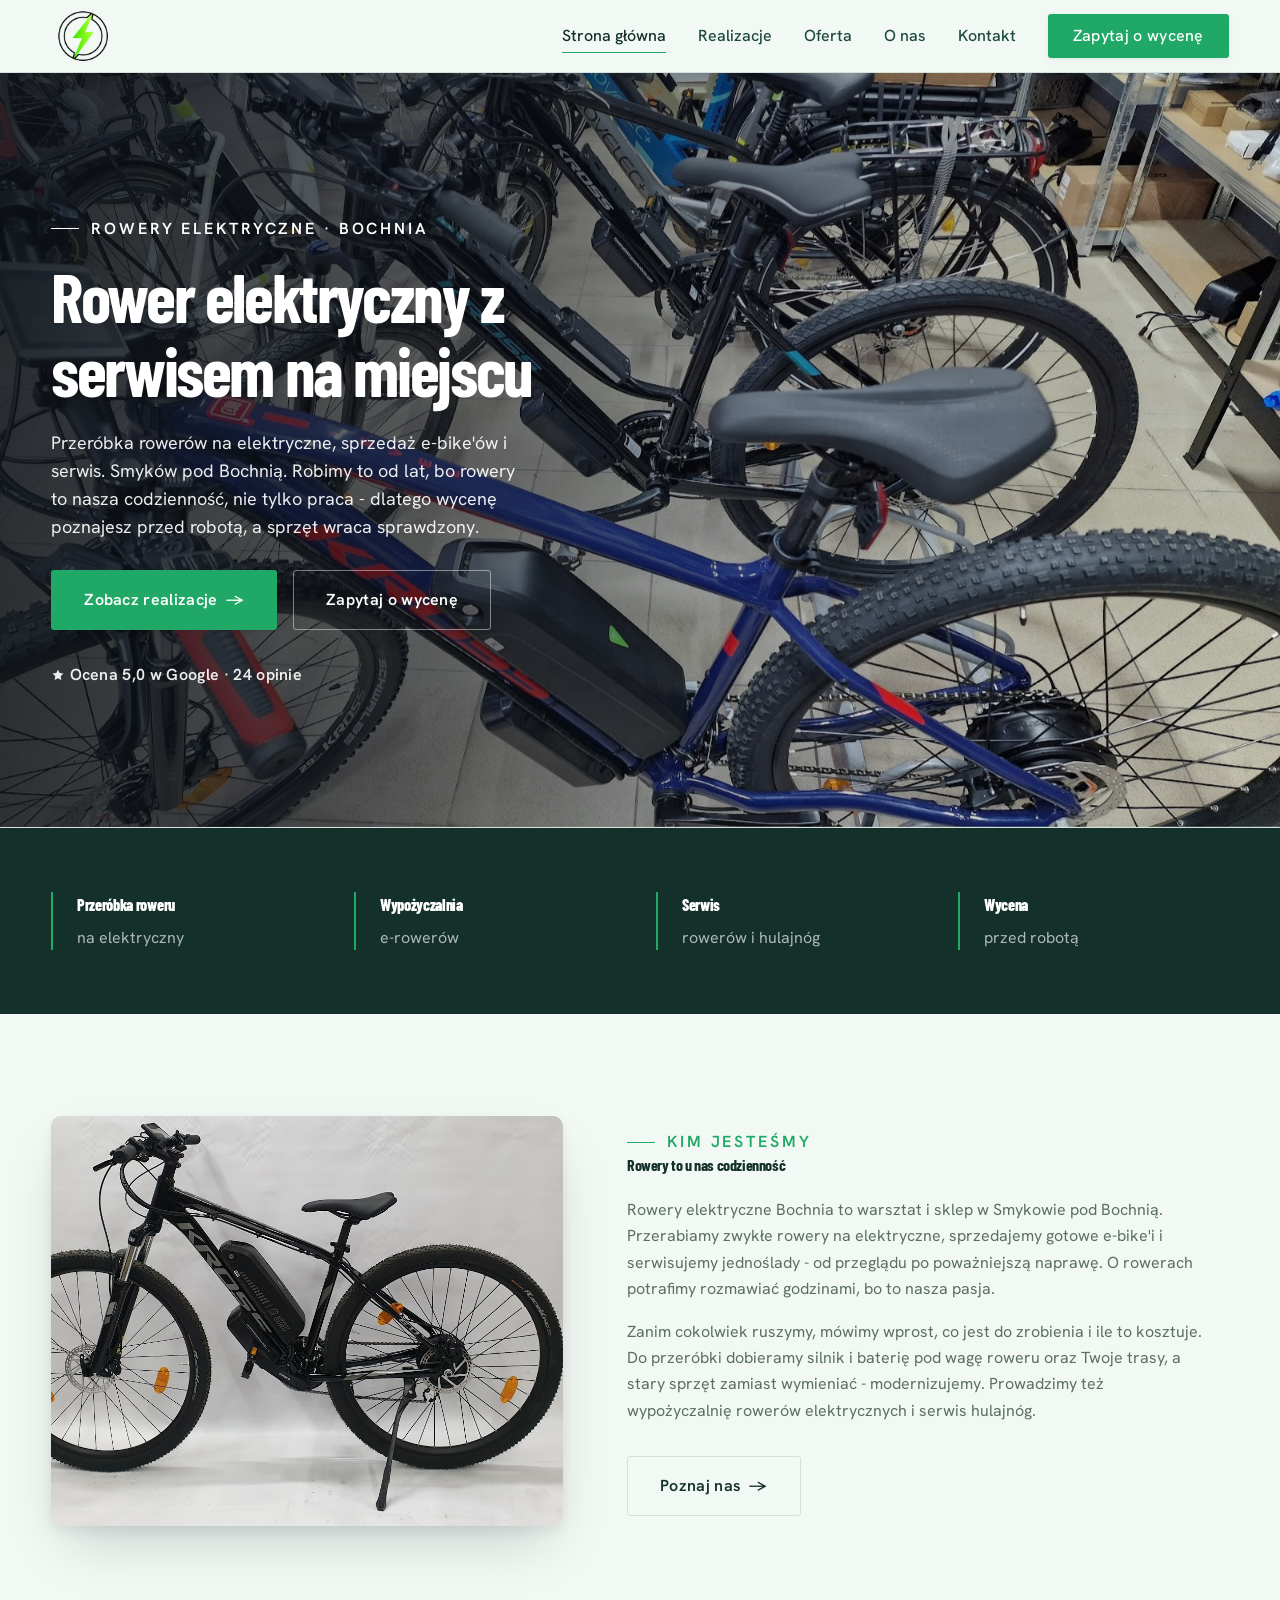
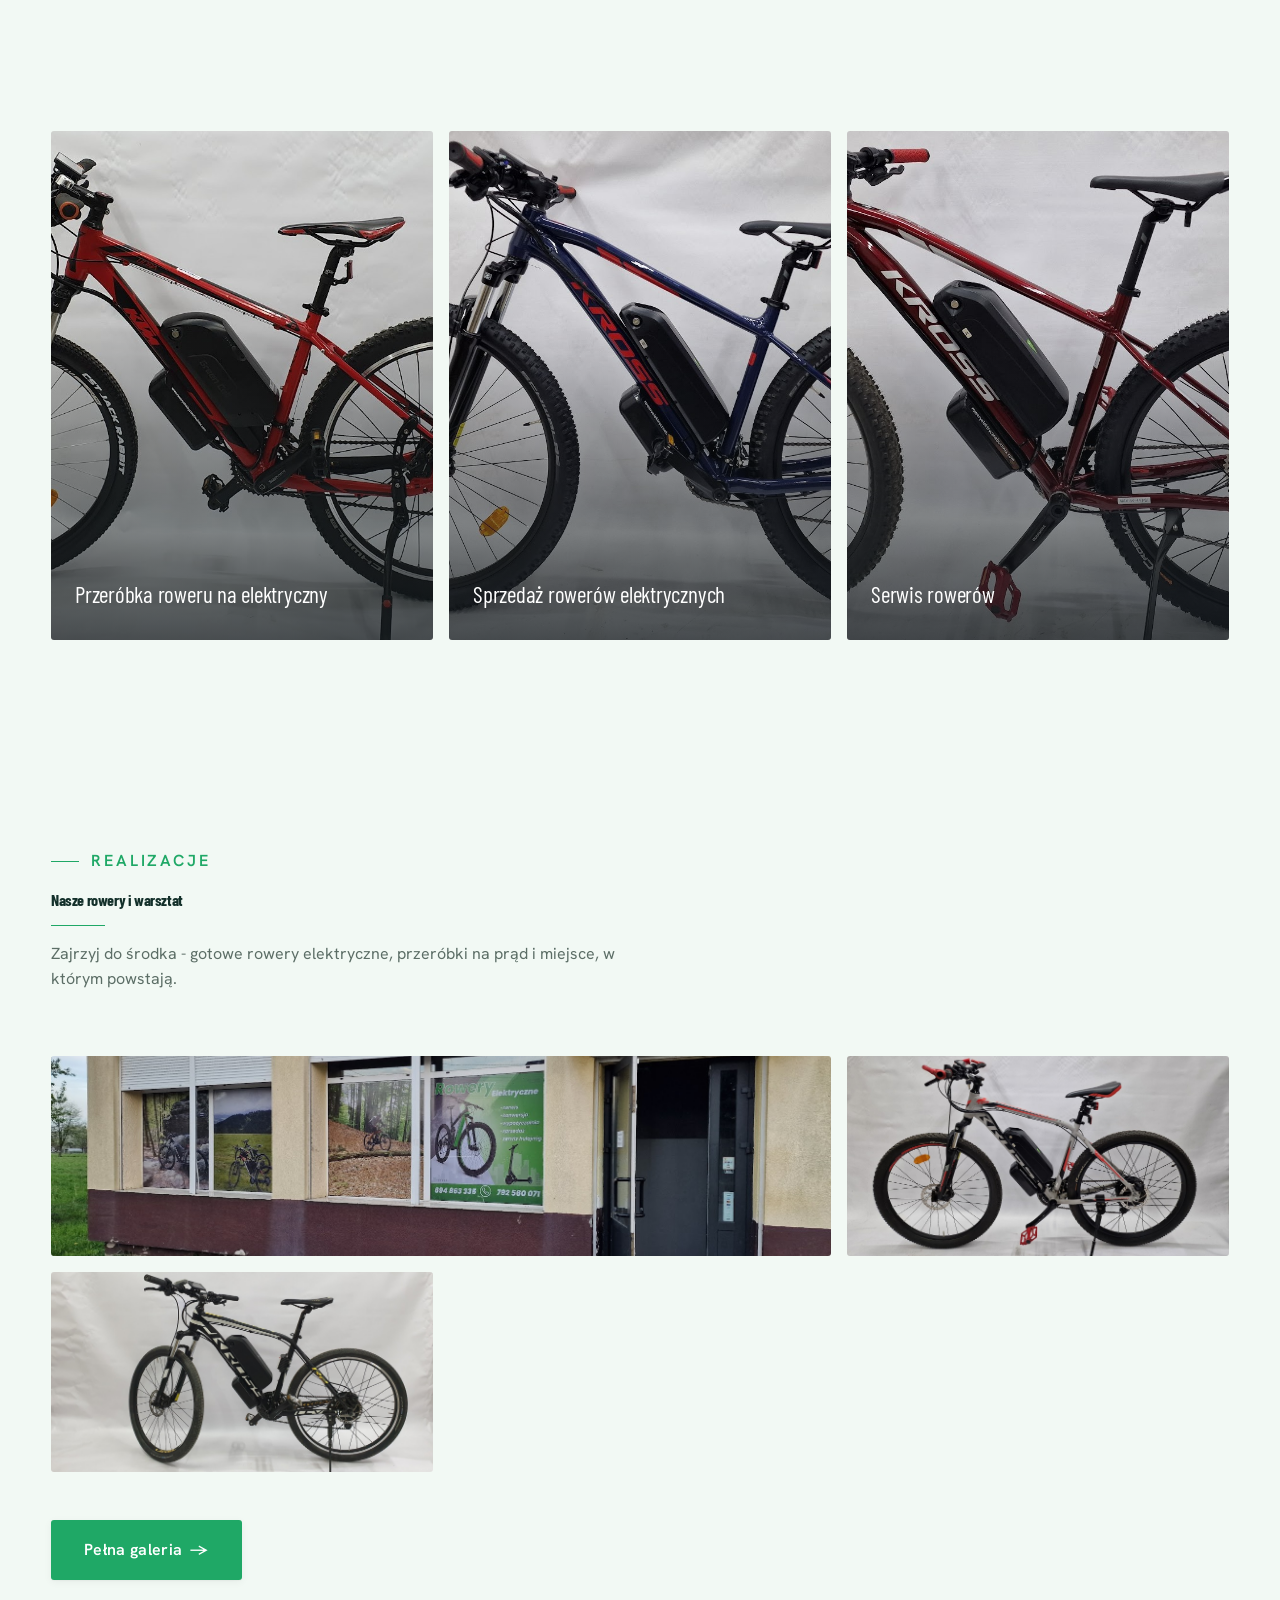
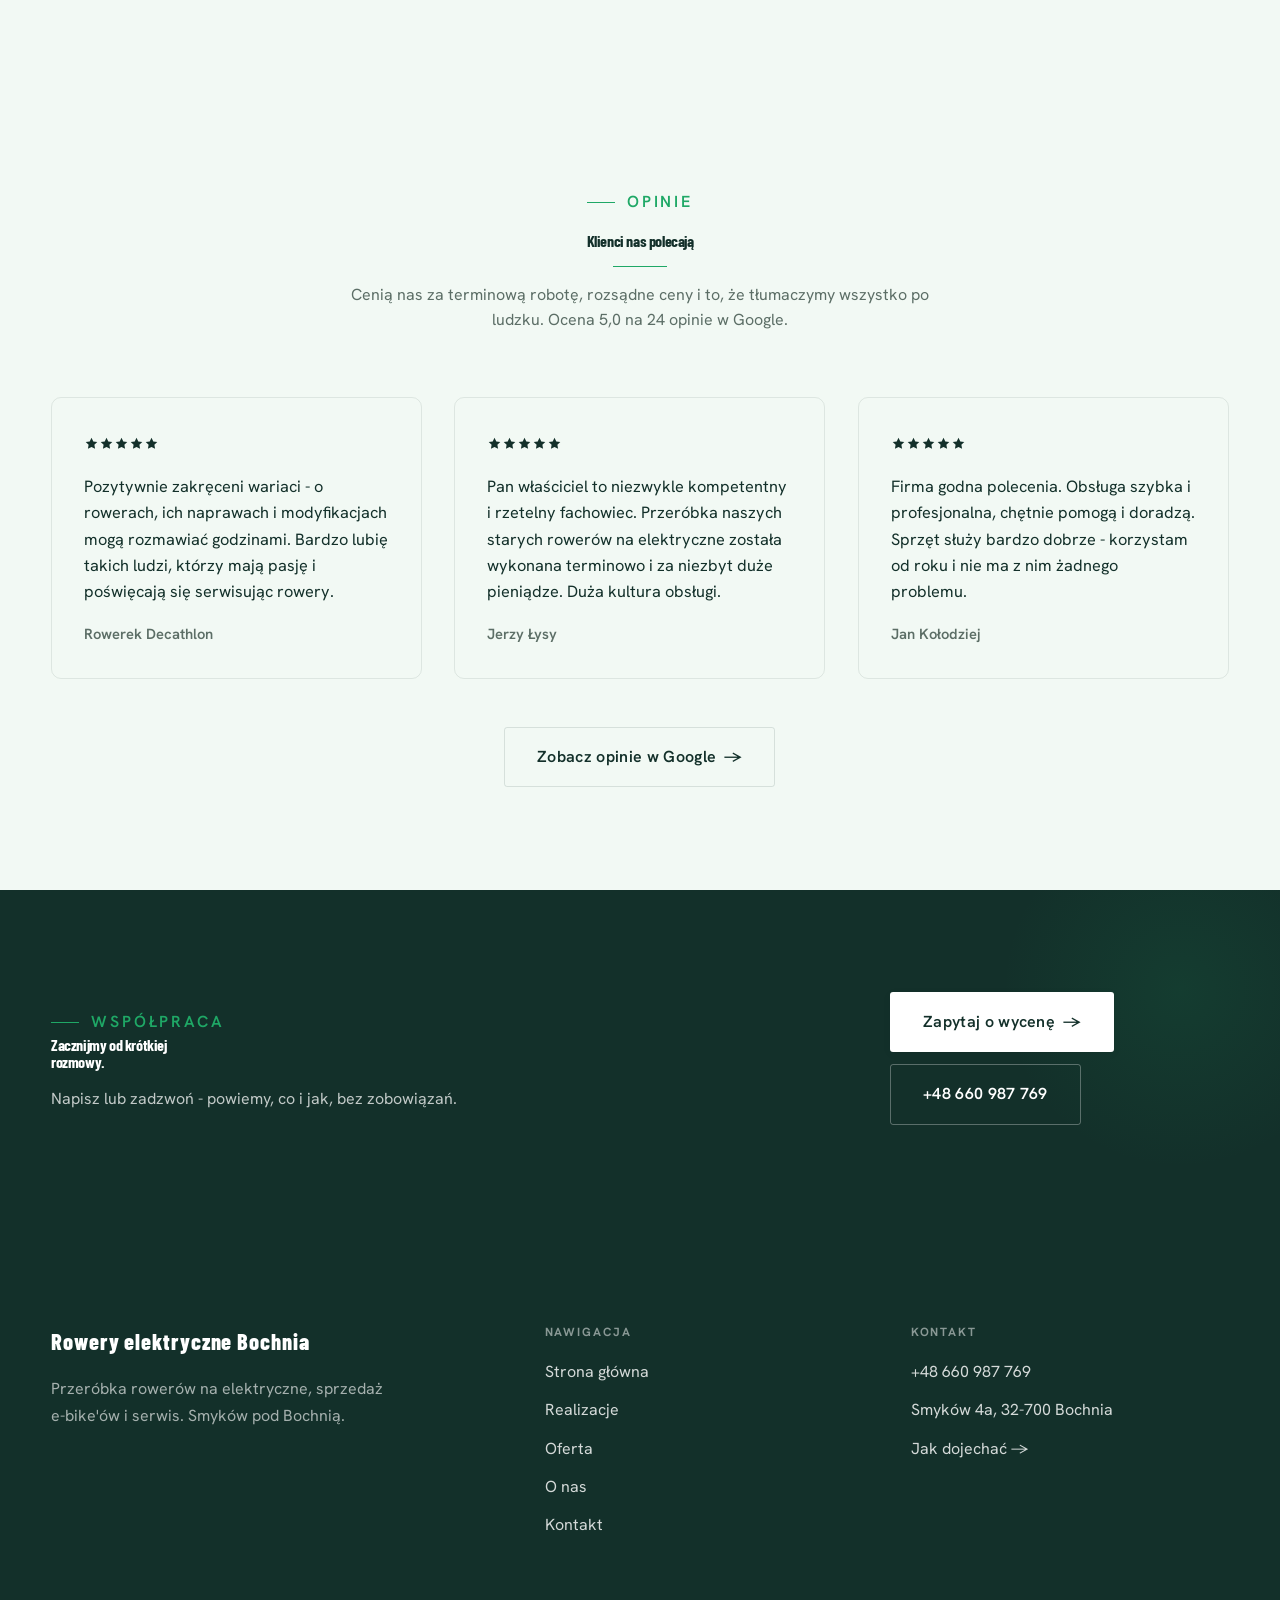
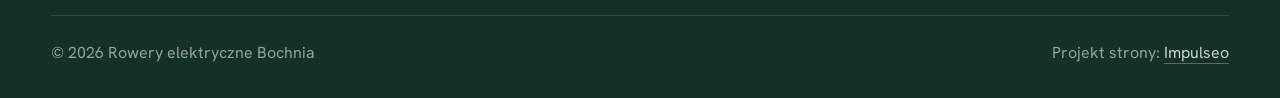
==== commit f3408eaa: "Stopka: podpis Impulseo z linkiem + poprawka znikajacego napisu w naglowku" ====
--- a/index.html
+++ b/index.html
@@ -151,7 +151,7 @@
     </div>
     <div class="foot-bot">
       <span>© 2026 Rowery elektryczne Bochnia</span>
-      <span>Projekt strony: Krzysztof Brzeziński</span>
+      <span>Projekt strony: <a class="foot-credit" href="https://impulseo.pl" target="_blank" rel="noopener">Impulseo</a></span>
     </div>
   </div>
 </footer>
--- a/assets/styles.css
+++ b/assets/styles.css
@@ -1,7 +1,7 @@
 /* ============================================================
    STOLBASZ — premium, architektoniczny B2B fit-out
    Jasna paleta, zero brązu. System wg premium-web-craft.
-   Projekt strony: Krzysztof Brzeziński
+   Projekt strony: Impulseo (impulseo.pl)
    ============================================================ */
 
 :root{
@@ -417,3 +417,64 @@
 .reviews-nb blockquote{margin:0;color:var(--espresso);font-size:1.02rem;line-height:1.62}
 .reviews-nb .rv-author{color:var(--muted);font-weight:600;font-size:.92rem;margin-top:auto}
 .reviews-nb .rv-more{margin-top:var(--space-7);text-align:center}
+
+/* === HERO-FIT (29.07.2026) — hero DOPASOWUJE SIĘ do wysokości okna =========================
+   Zgłoszenie K. 29.07: na jego laptopie przyciski CTA w hero były ucięte dolną krawędzią
+   (Modern House). Pomiar headless (1512x879 → realny widok 792 px): dolna krawędź CTA
+   wypadała 123 px POD ekranem. Nawet przy maksymalnym oknie (982) było -20 px.
+
+   DLACZEGO POPRZEDNI FIX NIE DZIAŁAŁ: 27.07 dołożyliśmy @media(max-height:820px) — próg.
+   Widok K. ma ~792-895 px, czyli TUŻ NAD progiem → reguła w ogóle się nie włączała.
+   Progi są kruche: każdy inny laptop/dok/pasek zakładek przesuwa granicę.
+
+   ROZWIĄZANIE: zero progów. Każdy rozmiar, który decyduje o wysokości hero (typografia,
+   odstępy, padding), dostaje `min(dotychczasowa-wartość, X svh)` — czyli na wysokim ekranie
+   nic się nie zmienia, a im niższe okno, tym płynniej mniejsze. Treści NIE ucinamy.
+
+   Doklejane na SAM KONIEC styles.css (po motion) → wygrywa kaskadę, nie rusza reguł w miejscu.
+   Weryfikacja: tools-retrofit/measure_fold.py (mierzy zapas pod CTA dla 720/800/879/982). */
+
+/* ---------- HERO KINOWY (strona główna, rodziny „editorial") ---------- */
+.hero-cine .wrap{padding-block:min(var(--space-8),4svh)}
+.hero-cine .eyebrow{margin-bottom:min(var(--space-5),2svh)}
+.hero-cine h1{font-size:min(clamp(2.9rem,2rem + 4.4vw,5.2rem),7.6svh);
+  margin-bottom:min(var(--space-5),2.4svh)}
+.hero-cine .lead{font-size:min(1.125rem,2.3svh);line-height:1.55;
+  margin-bottom:min(var(--space-7),3.2svh)}
+
+/* ---------- HERO FACHOWCY — wariant A (pełny ekran) ---------- */
+.hf-panel{padding-top:min(clamp(6.5rem,13vh,9rem),11svh);
+  padding-bottom:min(clamp(2.6rem,6vh,3.6rem),4svh)}
+.hf-title{font-size:min(clamp(2.3rem,1.6rem + 3.2vw,4.3rem),7svh);
+  margin-top:min(var(--space-4),1.8svh);margin-bottom:min(var(--space-4),1.8svh)}
+.hf-lead{font-size:min(1.18rem,2.3svh);line-height:1.5}
+.hf-phone{margin-top:min(var(--space-6),2.8svh);margin-bottom:min(var(--space-5),2.2svh)}
+.hf-phone-num{font-size:min(clamp(2rem,1.5rem + 2.4vw,3.05rem),5.2svh)}
+.hf-trust{margin-top:min(var(--space-6),2.6svh);padding-top:min(var(--space-4),1.6svh)}
+
+/* Telefon: tam liczy się czytelność, nie upychanie — skalowanie wysokością wyłączone,
+   bo przy 844 px wysokości ekranu svh-limity zaczęłyby zmniejszać tekst bez potrzeby. */
+@media(max-width:680px){
+  .hero-cine h1{font-size:clamp(1.9rem,1.15rem + 4.4vw,2.7rem)}
+  .hero-cine .lead{font-size:.98rem}
+  .hf-title{font-size:clamp(2.1rem,1.6rem + 3.2vw,3rem)}
+  .hf-lead{font-size:1rem}
+  .hf-phone-num{font-size:clamp(1.9rem,1.5rem + 2.4vw,2.5rem)}
+}
+/* === /HERO-FIT === */
+
+
+/* ====== IMPULSEO-FIX-20260731 ======================================================
+   1) PODPIS w stopce jest teraz linkiem do impulseo.pl - ma być widocznie klikalny.
+   2) ŻYWY NAGŁÓWEK: warstwa przenikających kadrów (.mt-hero-layer) miała z-index:1, więc
+      lądowała NAD przyciemnieniem hero, a w rodzinie „fachowcy" nawet nad panelem z tekstem
+      (.hf-panel nie miał własnego z-index). Efekt: przy zmianie zdjęcia napis znikał i wracał.
+      Teraz warstwa idzie tam, gdzie zdjęcie tła (z-index:-2), a treść nagłówka dostaje twardy
+      z-index:3. Zmieniają się WYŁĄCZNIE zdjęcia w tle - napis stoi nieruchomo.
+      (hero-cine celowo pominięte: tam img ma z-index:0 i układ był poprawny.) */
+.foot-bot a.foot-credit{color:rgba(255,255,255,.78);text-decoration:none;border-bottom:1px solid rgba(255,255,255,.28)}
+.foot-bot a.foot-credit:hover{color:#fff;border-bottom-color:#fff}
+.hero-fach > img.mt-hero-layer,.hero-gastro > img.mt-hero-layer,.hero-auto > img.mt-hero-layer,
+.hero-dom > img.mt-hero-layer,.hero-studio > img.mt-hero-layer{z-index:-2}
+.hf-panel,.hf-inner,.hd-panel,.hk-panel,.ha-inner,.hs-inner,.hg-inner{position:relative;z-index:3}
+/* ====== koniec IMPULSEO-FIX-20260731 ====== */
